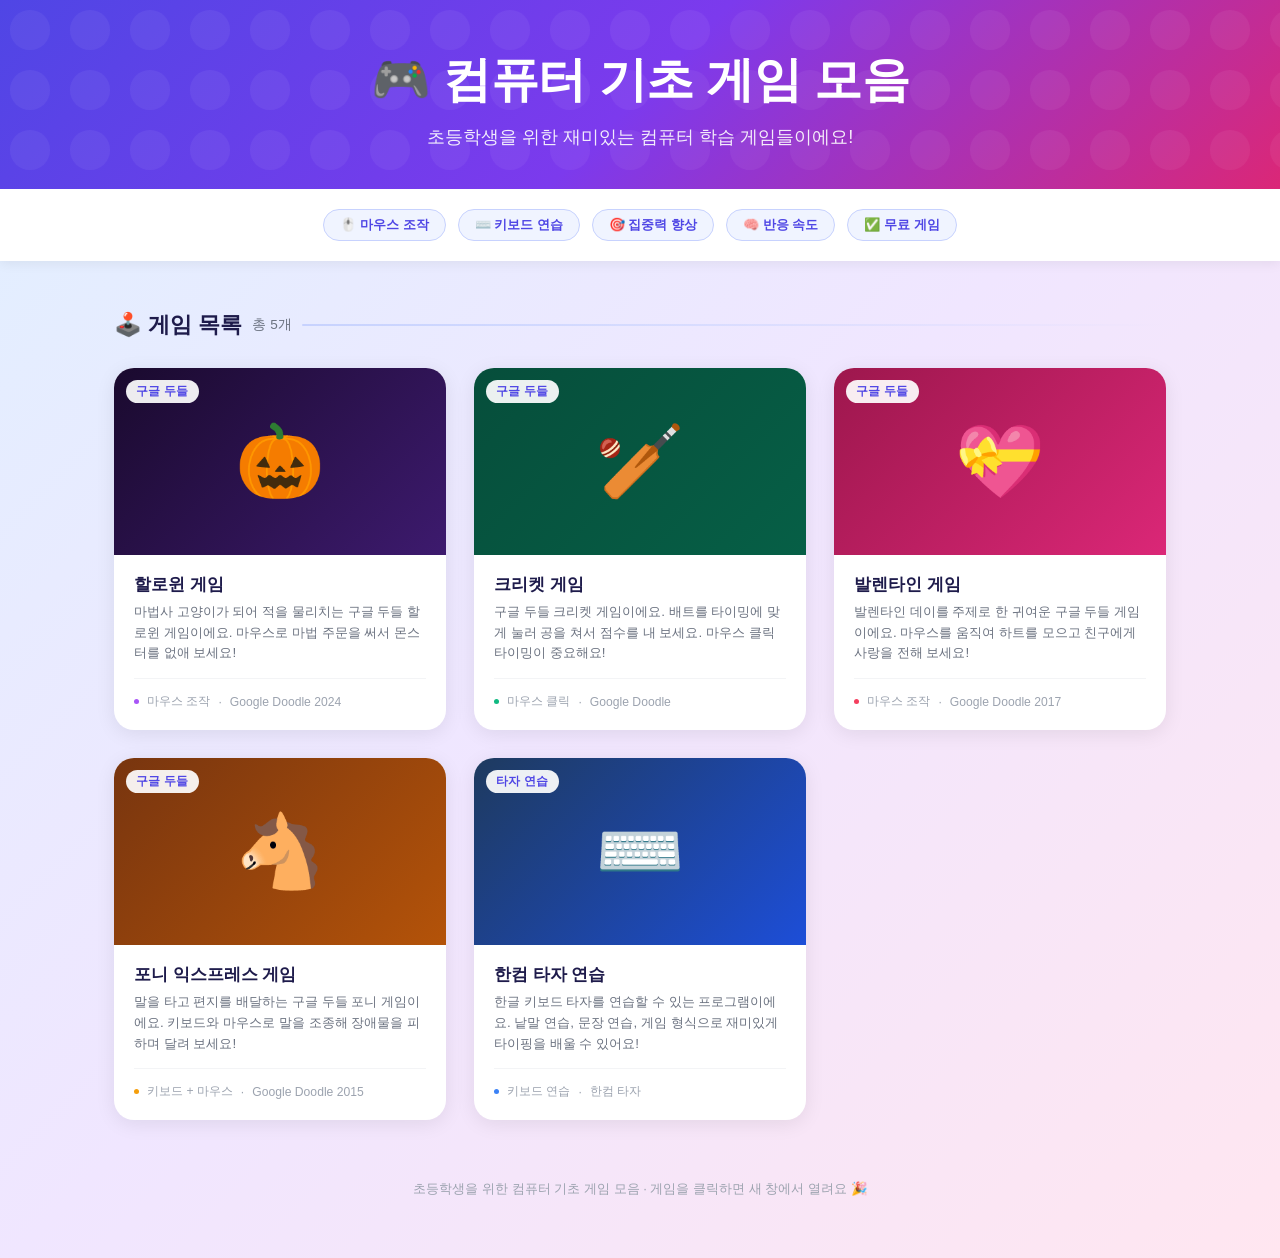
==== index.html @ 174262c9 "Add educational game website for elementary students - index.html: game card grid with 5 games (Hall" ====
<!DOCTYPE html>
<html lang="ko">
<head>
  <meta charset="UTF-8" />
  <meta name="viewport" content="width=device-width, initial-scale=1.0" />
  <title>컴퓨터 기초 게임 모음 🎮</title>
  <link rel="stylesheet" href="style.css" />
</head>
<body>

  <header>
    <h1>🎮 컴퓨터 기초 게임 모음</h1>
    <p>초등학생을 위한 재미있는 컴퓨터 학습 게임들이에요!</p>
  </header>

  <div class="badge-strip">
    <span class="badge">🖱️ 마우스 조작</span>
    <span class="badge">⌨️ 키보드 연습</span>
    <span class="badge">🎯 집중력 향상</span>
    <span class="badge">🧠 반응 속도</span>
    <span class="badge">✅ 무료 게임</span>
  </div>

  <main>
    <div class="section-title">🕹️ 게임 목록 <span style="font-size:0.85rem;color:#6b7280;font-weight:500;">총 5개</span></div>

    <div class="game-grid">

      <!-- 1. 할로윈 게임 -->
      <a class="game-card card-halloween" href="https://doodles.google/doodle/halloween-2024/" target="_blank" rel="noopener noreferrer">
        <div class="thumbnail">
          <div class="thumbnail-fallback">🎃</div>
          <div class="play-btn">
            <svg viewBox="0 0 24 24"><path d="M8 5v14l11-7z"/></svg>
          </div>
          <span class="tag">구글 두들</span>
        </div>
        <div class="card-body">
          <h2>할로윈 게임</h2>
          <p>마법사 고양이가 되어 적을 물리치는 구글 두들 할로윈 게임이에요. 마우스로 마법 주문을 써서 몬스터를 없애 보세요!</p>
          <div class="card-footer">
            <div class="dot"></div>
            <span>마우스 조작</span>
            <span>·</span>
            <span>Google Doodle 2024</span>
          </div>
        </div>
      </a>

      <!-- 2. 크리켓 게임 -->
      <a class="game-card card-cricket" href="https://buly.kr/CqiKdC" target="_blank" rel="noopener noreferrer">
        <div class="thumbnail">
          <div class="thumbnail-fallback">🏏</div>
          <div class="play-btn">
            <svg viewBox="0 0 24 24"><path d="M8 5v14l11-7z"/></svg>
          </div>
          <span class="tag">구글 두들</span>
        </div>
        <div class="card-body">
          <h2>크리켓 게임</h2>
          <p>구글 두들 크리켓 게임이에요. 배트를 타이밍에 맞게 눌러 공을 쳐서 점수를 내 보세요. 마우스 클릭 타이밍이 중요해요!</p>
          <div class="card-footer">
            <div class="dot"></div>
            <span>마우스 클릭</span>
            <span>·</span>
            <span>Google Doodle</span>
          </div>
        </div>
      </a>

      <!-- 3. 발렌타인 게임 -->
      <a class="game-card card-valentine" href="https://www.google.com/logos/2017/vday17/vday17-27919858.html" target="_blank" rel="noopener noreferrer">
        <div class="thumbnail">
          <div class="thumbnail-fallback">💝</div>
          <div class="play-btn">
            <svg viewBox="0 0 24 24"><path d="M8 5v14l11-7z"/></svg>
          </div>
          <span class="tag">구글 두들</span>
        </div>
        <div class="card-body">
          <h2>발렌타인 게임</h2>
          <p>발렌타인 데이를 주제로 한 귀여운 구글 두들 게임이에요. 마우스를 움직여 하트를 모으고 친구에게 사랑을 전해 보세요!</p>
          <div class="card-footer">
            <div class="dot"></div>
            <span>마우스 조작</span>
            <span>·</span>
            <span>Google Doodle 2017</span>
          </div>
        </div>
      </a>

      <!-- 4. 포니 게임 -->
      <a class="game-card card-pony" href="https://www.google.com/logos/2015/ponyexpress/ponyexpress15.html" target="_blank" rel="noopener noreferrer">
        <div class="thumbnail">
          <div class="thumbnail-fallback">🐴</div>
          <div class="play-btn">
            <svg viewBox="0 0 24 24"><path d="M8 5v14l11-7z"/></svg>
          </div>
          <span class="tag">구글 두들</span>
        </div>
        <div class="card-body">
          <h2>포니 익스프레스 게임</h2>
          <p>말을 타고 편지를 배달하는 구글 두들 포니 게임이에요. 키보드와 마우스로 말을 조종해 장애물을 피하며 달려 보세요!</p>
          <div class="card-footer">
            <div class="dot"></div>
            <span>키보드 + 마우스</span>
            <span>·</span>
            <span>Google Doodle 2015</span>
          </div>
        </div>
      </a>

      <!-- 5. 타자연습 -->
      <a class="game-card card-typing" href="https://tt.hancomtaja.com/ko?pr=A" target="_blank" rel="noopener noreferrer">
        <div class="thumbnail">
          <div class="thumbnail-fallback">⌨️</div>
          <div class="play-btn">
            <svg viewBox="0 0 24 24"><path d="M8 5v14l11-7z"/></svg>
          </div>
          <span class="tag">타자 연습</span>
        </div>
        <div class="card-body">
          <h2>한컴 타자 연습</h2>
          <p>한글 키보드 타자를 연습할 수 있는 프로그램이에요. 낱말 연습, 문장 연습, 게임 형식으로 재미있게 타이핑을 배울 수 있어요!</p>
          <div class="card-footer">
            <div class="dot"></div>
            <span>키보드 연습</span>
            <span>·</span>
            <span>한컴 타자</span>
          </div>
        </div>
      </a>

    </div>
  </main>

  <footer class="site-footer">
    <p>초등학생을 위한 컴퓨터 기초 게임 모음 · 게임을 클릭하면 새 창에서 열려요 🎉</p>
  </footer>

</body>
</html>
---- style.css ----
* {
  margin: 0;
  padding: 0;
  box-sizing: border-box;
}

body {
  font-family: 'Segoe UI', 'Noto Sans KR', sans-serif;
  background: linear-gradient(135deg, #e0f0ff 0%, #f0e6ff 50%, #ffe6f0 100%);
  min-height: 100vh;
  padding: 0 0 60px;
}

/* Header */
header {
  background: linear-gradient(135deg, #4f46e5, #7c3aed, #db2777);
  color: white;
  text-align: center;
  padding: 48px 24px 40px;
  position: relative;
  overflow: hidden;
}

header::before {
  content: '';
  position: absolute;
  inset: 0;
  background: url("data:image/svg+xml,%3Csvg width='60' height='60' viewBox='0 0 60 60' xmlns='http://www.w3.org/2000/svg'%3E%3Cg fill='none' fill-rule='evenodd'%3E%3Cg fill='%23ffffff' fill-opacity='0.05'%3E%3Ccircle cx='30' cy='30' r='20'/%3E%3C/g%3E%3C/g%3E%3C/svg%3E");
  pointer-events: none;
}

header h1 {
  font-size: clamp(1.8rem, 5vw, 3rem);
  font-weight: 800;
  letter-spacing: -0.5px;
  margin-bottom: 12px;
  position: relative;
}

header h1 span {
  display: inline-block;
}

header p {
  font-size: clamp(0.95rem, 2.5vw, 1.15rem);
  opacity: 0.9;
  position: relative;
}

/* Badge strip */
.badge-strip {
  display: flex;
  justify-content: center;
  gap: 12px;
  flex-wrap: wrap;
  padding: 20px 24px;
  background: white;
  box-shadow: 0 2px 12px rgba(0,0,0,0.07);
}

.badge {
  background: #f0f4ff;
  color: #4f46e5;
  border: 1.5px solid #c7d2fe;
  border-radius: 999px;
  padding: 6px 16px;
  font-size: 0.82rem;
  font-weight: 600;
}

/* Main grid */
main {
  max-width: 1100px;
  margin: 48px auto 0;
  padding: 0 24px;
}

.section-title {
  font-size: 1.4rem;
  font-weight: 700;
  color: #1e1b4b;
  margin-bottom: 28px;
  display: flex;
  align-items: center;
  gap: 10px;
}

.section-title::after {
  content: '';
  flex: 1;
  height: 2px;
  background: linear-gradient(to right, #c7d2fe, transparent);
  border-radius: 2px;
}

.game-grid {
  display: grid;
  grid-template-columns: repeat(auto-fill, minmax(280px, 1fr));
  gap: 28px;
}

/* Game card */
.game-card {
  background: white;
  border-radius: 20px;
  overflow: hidden;
  box-shadow: 0 4px 20px rgba(0, 0, 0, 0.08);
  transition: transform 0.25s ease, box-shadow 0.25s ease;
  cursor: pointer;
  text-decoration: none;
  display: block;
  color: inherit;
}

.game-card:hover {
  transform: translateY(-6px);
  box-shadow: 0 12px 36px rgba(0, 0, 0, 0.15);
}

.game-card:hover .play-btn {
  opacity: 1;
  transform: translate(-50%, -50%) scale(1);
}

/* Thumbnail */
.thumbnail {
  position: relative;
  width: 100%;
  aspect-ratio: 16 / 9;
  overflow: hidden;
}

.thumbnail img {
  width: 100%;
  height: 100%;
  object-fit: cover;
  transition: transform 0.4s ease;
  display: block;
}

.game-card:hover .thumbnail img {
  transform: scale(1.05);
}

.thumbnail-fallback {
  width: 100%;
  height: 100%;
  display: flex;
  align-items: center;
  justify-content: center;
  font-size: 4.5rem;
}

.play-btn {
  position: absolute;
  top: 50%;
  left: 50%;
  transform: translate(-50%, -50%) scale(0.85);
  background: rgba(255, 255, 255, 0.92);
  border-radius: 50%;
  width: 56px;
  height: 56px;
  display: flex;
  align-items: center;
  justify-content: center;
  opacity: 0;
  transition: opacity 0.25s ease, transform 0.25s ease;
  box-shadow: 0 4px 16px rgba(0,0,0,0.2);
}

.play-btn svg {
  width: 24px;
  height: 24px;
  fill: #4f46e5;
  margin-left: 3px;
}

/* Tag badge on thumbnail */
.tag {
  position: absolute;
  top: 12px;
  left: 12px;
  background: rgba(255,255,255,0.92);
  color: #4f46e5;
  font-size: 0.72rem;
  font-weight: 700;
  padding: 4px 10px;
  border-radius: 999px;
  letter-spacing: 0.3px;
}

/* Card body */
.card-body {
  padding: 18px 20px 20px;
}

.card-body h2 {
  font-size: 1.05rem;
  font-weight: 700;
  color: #1e1b4b;
  margin-bottom: 6px;
}

.card-body p {
  font-size: 0.84rem;
  color: #6b7280;
  line-height: 1.55;
}

.card-footer {
  display: flex;
  align-items: center;
  gap: 8px;
  margin-top: 14px;
  padding-top: 14px;
  border-top: 1px solid #f3f4f6;
}

.card-footer span {
  font-size: 0.76rem;
  color: #9ca3af;
}

.dot {
  width: 5px;
  height: 5px;
  border-radius: 50%;
  flex-shrink: 0;
}

/* Individual card colors */
.card-halloween .thumbnail-fallback { background: linear-gradient(135deg, #1a0a2e, #3d1a6e); }
.card-cricket .thumbnail-fallback   { background: linear-gradient(135deg, #064e3b, #065f46); }
.card-valentine .thumbnail-fallback { background: linear-gradient(135deg, #9d174d, #db2777); }
.card-pony .thumbnail-fallback      { background: linear-gradient(135deg, #78350f, #b45309); }
.card-typing .thumbnail-fallback    { background: linear-gradient(135deg, #1e3a5f, #1d4ed8); }

.card-halloween .dot  { background: #a855f7; }
.card-cricket .dot    { background: #10b981; }
.card-valentine .dot  { background: #f43f5e; }
.card-pony .dot       { background: #f59e0b; }
.card-typing .dot     { background: #3b82f6; }

/* Footer */
.site-footer {
  text-align: center;
  margin-top: 60px;
  padding: 0 24px;
  color: #9ca3af;
  font-size: 0.82rem;
}

/* Responsive */
@media (max-width: 600px) {
  .game-grid {
    grid-template-columns: 1fr;
    gap: 20px;
  }
  main {
    margin-top: 32px;
  }
}
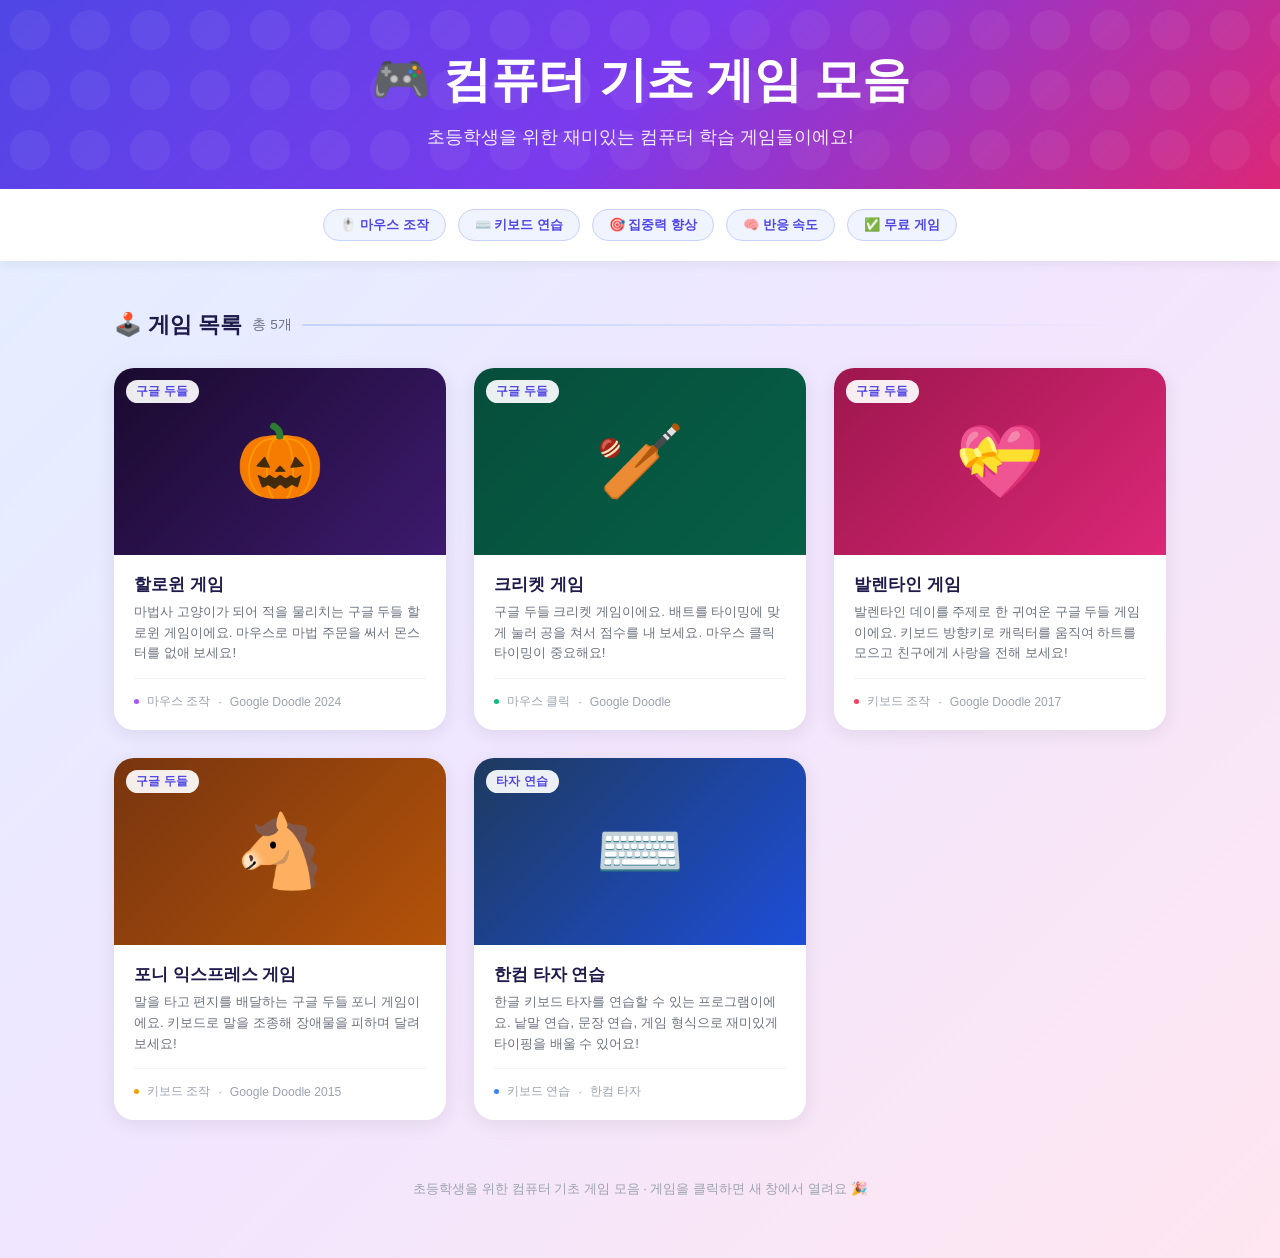
==== commit 048bb6b8: "Fix control descriptions for Valentine and Pony games" ====
--- a/index.html
+++ b/index.html
@@ -4,6 +4,9 @@
   <meta charset="UTF-8" />
   <meta name="viewport" content="width=device-width, initial-scale=1.0" />
   <title>컴퓨터 기초 게임 모음 🎮</title>
+  <meta name="google-adsense-account" content="ca-pub-3496961841649509">
+  <script async src="https://pagead2.googlesyndication.com/pagead/js/adsbygoogle.js?client=ca-pub-3496961841649509"
+       crossorigin="anonymous"></script>
   <link rel="stylesheet" href="style.css" />
 </head>
 <body>
@@ -71,7 +74,8 @@
       <!-- 3. 발렌타인 게임 -->
       <a class="game-card card-valentine" href="https://www.google.com/logos/2017/vday17/vday17-27919858.html" target="_blank" rel="noopener noreferrer">
         <div class="thumbnail">
-          <div class="thumbnail-fallback">💝</div>
+          <img src="https://www.google.com/logos/doodles/2017/valentines-day-2017-day-4-5165155370401792.3-hp.jpg" alt="발렌타인 게임" onerror="this.style.display='none';this.nextElementSibling.style.display='flex';" />
+          <div class="thumbnail-fallback" style="display:none">💝</div>
           <div class="play-btn">
             <svg viewBox="0 0 24 24"><path d="M8 5v14l11-7z"/></svg>
           </div>
@@ -79,10 +83,10 @@
         </div>
         <div class="card-body">
           <h2>발렌타인 게임</h2>
-          <p>발렌타인 데이를 주제로 한 귀여운 구글 두들 게임이에요. 마우스를 움직여 하트를 모으고 친구에게 사랑을 전해 보세요!</p>
+          <p>발렌타인 데이를 주제로 한 귀여운 구글 두들 게임이에요. 키보드 방향키로 캐릭터를 움직여 하트를 모으고 친구에게 사랑을 전해 보세요!</p>
           <div class="card-footer">
             <div class="dot"></div>
-            <span>마우스 조작</span>
+            <span>키보드 조작</span>
             <span>·</span>
             <span>Google Doodle 2017</span>
           </div>
@@ -92,7 +96,8 @@
       <!-- 4. 포니 게임 -->
       <a class="game-card card-pony" href="https://www.google.com/logos/2015/ponyexpress/ponyexpress15.html" target="_blank" rel="noopener noreferrer">
         <div class="thumbnail">
-          <div class="thumbnail-fallback">🐴</div>
+          <img src="https://www.google.com/logos/doodles/2015/155th-anniversary-of-the-pony-express-5959391580782592.2-hp.jpg" alt="포니 익스프레스 게임" onerror="this.style.display='none';this.nextElementSibling.style.display='flex';" />
+          <div class="thumbnail-fallback" style="display:none">🐴</div>
           <div class="play-btn">
             <svg viewBox="0 0 24 24"><path d="M8 5v14l11-7z"/></svg>
           </div>
@@ -100,10 +105,10 @@
         </div>
         <div class="card-body">
           <h2>포니 익스프레스 게임</h2>
-          <p>말을 타고 편지를 배달하는 구글 두들 포니 게임이에요. 키보드와 마우스로 말을 조종해 장애물을 피하며 달려 보세요!</p>
+          <p>말을 타고 편지를 배달하는 구글 두들 포니 게임이에요. 키보드로 말을 조종해 장애물을 피하며 달려 보세요!</p>
           <div class="card-footer">
             <div class="dot"></div>
-            <span>키보드 + 마우스</span>
+            <span>키보드 조작</span>
             <span>·</span>
             <span>Google Doodle 2015</span>
           </div>
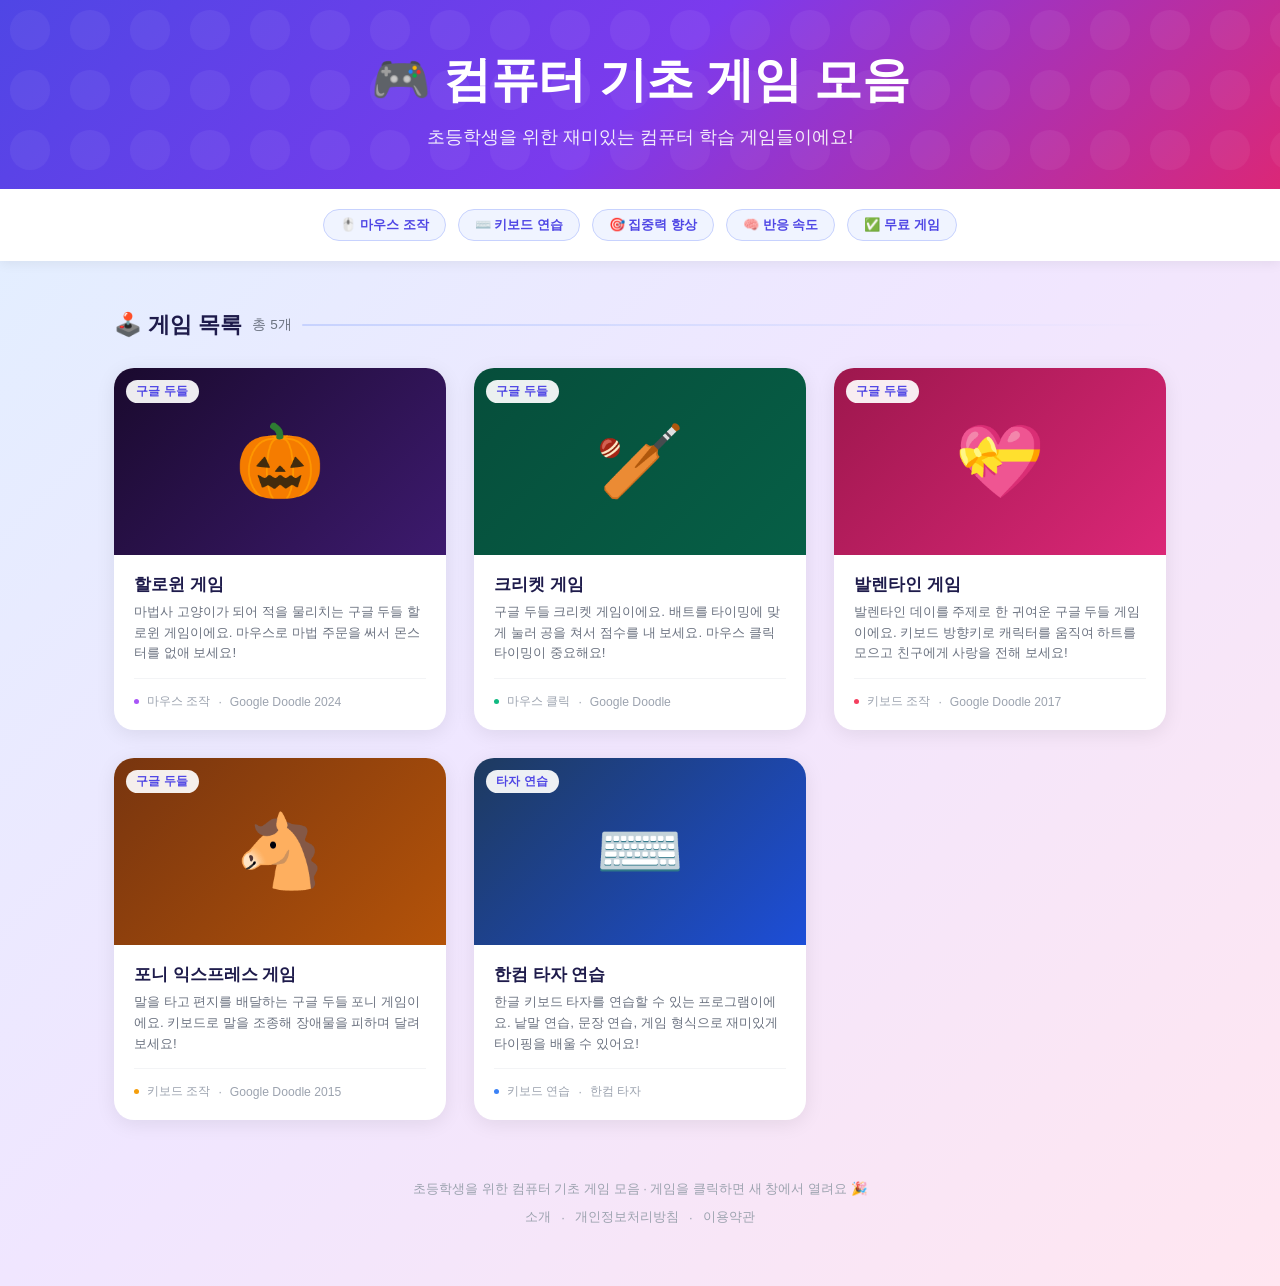
==== commit ae94a5be: "Add meta description, about/privacy/terms pages, sitemap, footer links" ====
--- a/index.html
+++ b/index.html
@@ -4,6 +4,7 @@
   <meta charset="UTF-8" />
   <meta name="viewport" content="width=device-width, initial-scale=1.0" />
   <title>컴퓨터 기초 게임 모음 🎮</title>
+  <meta name="description" content="초등학생을 위한 컴퓨터 기초 학습 게임 모음. 마우스, 키보드 조작을 재미있게 익힐 수 있는 무료 교육용 게임 링크를 모아두었습니다.">
   <meta name="google-adsense-account" content="ca-pub-3496961841649509">
   <script async src="https://pagead2.googlesyndication.com/pagead/js/adsbygoogle.js?client=ca-pub-3496961841649509"
        crossorigin="anonymous"></script>
@@ -141,6 +142,13 @@
 
   <footer class="site-footer">
     <p>초등학생을 위한 컴퓨터 기초 게임 모음 · 게임을 클릭하면 새 창에서 열려요 🎉</p>
+    <div class="footer-links">
+      <a href="about.html">소개</a>
+      <span>·</span>
+      <a href="privacy.html">개인정보처리방침</a>
+      <span>·</span>
+      <a href="terms.html">이용약관</a>
+    </div>
   </footer>
 
 </body>
--- a/style.css
+++ b/style.css
@@ -250,6 +250,83 @@
   font-size: 0.82rem;
 }
 
+.footer-links {
+  margin-top: 10px;
+  display: flex;
+  justify-content: center;
+  gap: 10px;
+  align-items: center;
+}
+
+.footer-links a {
+  color: #9ca3af;
+  text-decoration: none;
+  font-size: 0.82rem;
+}
+
+.footer-links a:hover {
+  color: #6b7280;
+  text-decoration: underline;
+}
+
+/* Sub pages */
+.sub-header {
+  background: linear-gradient(135deg, #4f46e5, #7c3aed, #db2777);
+  color: white;
+  padding: 36px 24px 32px;
+  text-align: center;
+}
+
+.sub-header h1 {
+  font-size: clamp(1.4rem, 4vw, 2rem);
+  font-weight: 800;
+  margin-bottom: 8px;
+}
+
+.sub-header a {
+  color: rgba(255,255,255,0.8);
+  text-decoration: none;
+  font-size: 0.9rem;
+}
+
+.sub-header a:hover { text-decoration: underline; }
+
+.sub-content {
+  max-width: 760px;
+  margin: 48px auto;
+  padding: 0 24px;
+  line-height: 1.8;
+  color: #374151;
+}
+
+.sub-content h2 {
+  font-size: 1.15rem;
+  font-weight: 700;
+  color: #1e1b4b;
+  margin: 32px 0 10px;
+  padding-left: 12px;
+  border-left: 4px solid #7c3aed;
+}
+
+.sub-content p {
+  font-size: 0.92rem;
+  margin-bottom: 12px;
+}
+
+.sub-content ul {
+  padding-left: 20px;
+  font-size: 0.92rem;
+  margin-bottom: 12px;
+}
+
+.sub-content ul li { margin-bottom: 6px; }
+
+.sub-content .updated {
+  font-size: 0.8rem;
+  color: #9ca3af;
+  margin-bottom: 32px;
+}
+
 /* Responsive */
 @media (max-width: 600px) {
   .game-grid {
